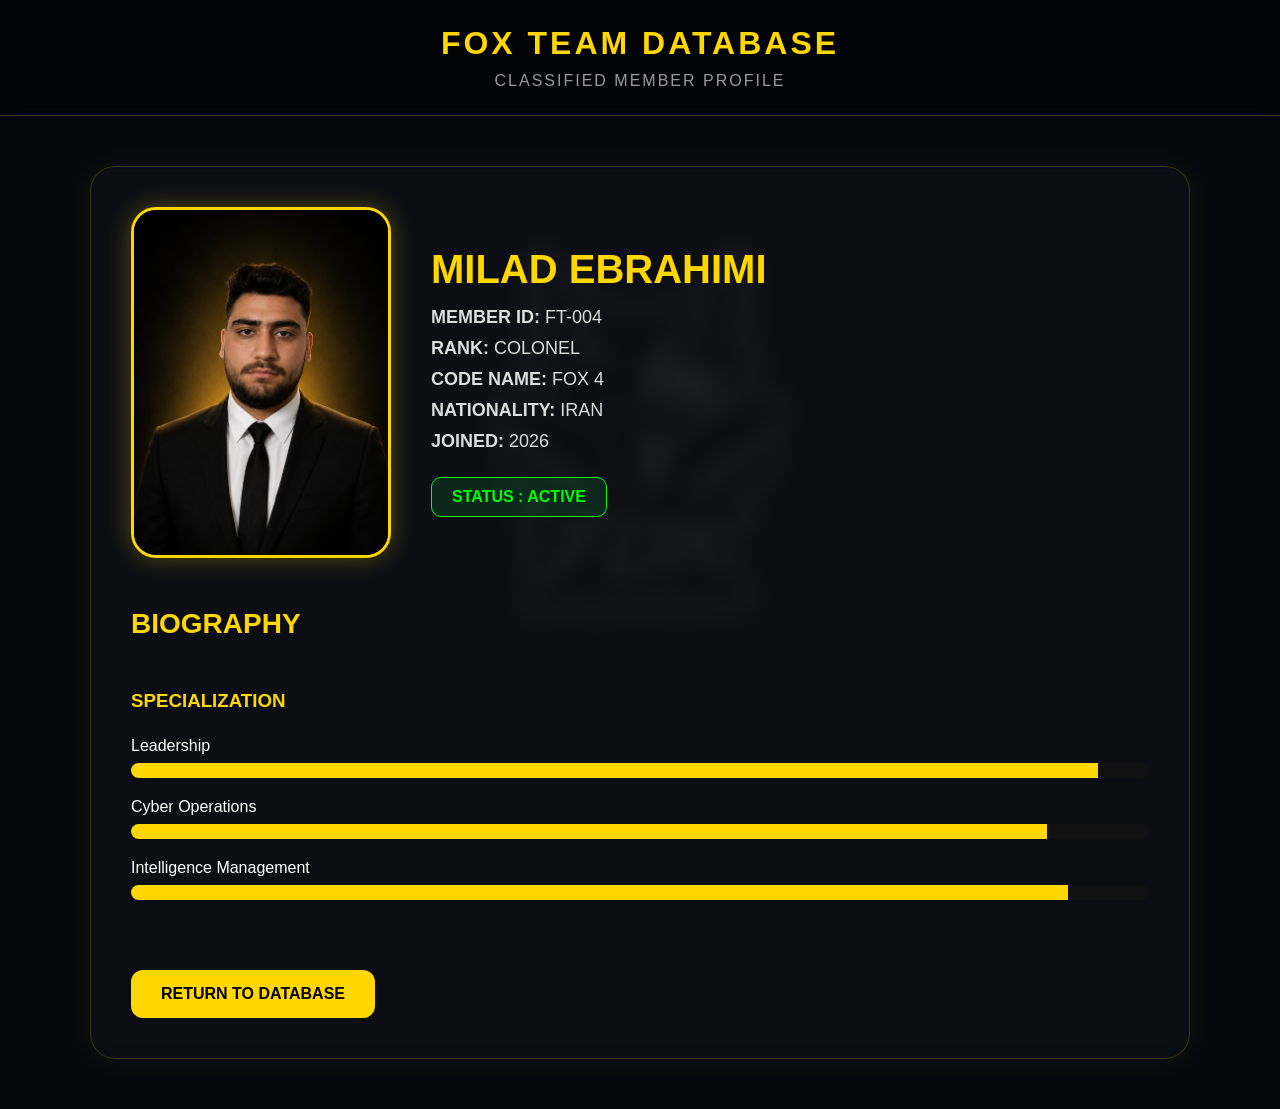
==== mahan.html @ dbf68144 "all in" ====
<!DOCTYPE html>
<html lang="en">

<head>
  <meta charset="UTF-8">
  <meta name="viewport" content="width=device-width, initial-scale=1.0">

  <title>MILAD PROFILE</title>

  <style>
    * {
      margin: 0;
      padding: 0;
      box-sizing: border-box;
      font-family: Arial;
    }

    body {
      background: #05070d;
      color: white;
      overflow-x: hidden;
    }

    /* BACKGROUND */

    .bg-logo {
      position: fixed;
      top: 50%;
      left: 50%;
      transform: translate(-50%, -50%);
      width: 700px;
      opacity: 0.06;
      z-index: -1;
    }

    /* HEADER */

    .header {
      width: 100%;
      padding: 25px;
      text-align: center;
      border-bottom: 1px solid rgba(255, 215, 0, 0.2);
      background: rgba(0, 0, 0, 0.4);
      backdrop-filter: blur(8px);
    }

    .header h1 {
      color: gold;
      font-size: 32px;
      letter-spacing: 3px;
    }

    .header p {
      margin-top: 10px;
      color: #999;
      letter-spacing: 2px;
    }

    /* PROFILE CARD */

    .profile-container {
      width: 90%;
      max-width: 1100px;
      margin: 50px auto;
      background: rgba(255, 255, 255, 0.03);
      border: 1px solid rgba(255, 215, 0, 0.2);
      border-radius: 25px;
      padding: 40px;
      backdrop-filter: blur(10px);
      box-shadow: 0 0 30px rgba(255, 215, 0, 0.08);
    }

    /* TOP */

    .top-section {
      display: flex;
      flex-wrap: wrap;
      gap: 40px;
      align-items: center;
    }

    /* IMAGE */

    .profile-image {
      width: 260px;
      border-radius: 25px;
      border: 3px solid gold;
      box-shadow: 0 0 25px rgba(255, 215, 0, 0.3);
    }

    /* INFO */

    .info h2 {
      font-size: 40px;
      color: gold;
      margin-bottom: 15px;
    }

    .info p {
      margin: 10px 0;
      font-size: 18px;
      color: #ddd;
    }

    /* STATUS */

    .status {
      margin-top: 15px;
      display: inline-block;
      padding: 10px 20px;
      background: rgba(0, 255, 100, 0.1);
      border: 1px solid lime;
      color: lime;
      border-radius: 10px;
      font-weight: bold;
    }

    /* BIO */

    .bio {
      margin-top: 50px;
    }

    .bio h3 {
      color: gold;
      margin-bottom: 20px;
      font-size: 28px;
    }

    .bio p {
      color: #ccc;
      line-height: 2;
      font-size: 17px;
    }

    /* SKILLS */

    .skills {
      margin-top: 50px;
    }

    .skills h3 {
      color: gold;
      margin-bottom: 25px;
    }

    .skill {
      margin-bottom: 20px;
    }

    .skill-name {
      margin-bottom: 8px;
    }

    .skill-bar {
      width: 100%;
      height: 15px;
      background: #111;
      border-radius: 20px;
      overflow: hidden;
    }

    .skill-fill {
      height: 100%;
      background: gold;
    }

    /* BUTTON */

    .back-btn {
      margin-top: 50px;
      display: inline-block;
      padding: 15px 30px;
      background: gold;
      color: black;
      text-decoration: none;
      border-radius: 12px;
      font-weight: bold;
      transition: 0.3s;
    }

    .back-btn:hover {
      transform: scale(1.05);
    }
  </style>

</head>

<body>

  <img src="member/logo.png" class="bg-logo">

  <div class="header">
    <h1>FOX TEAM DATABASE</h1>
    <p>CLASSIFIED MEMBER PROFILE</p>
  </div>

  <div class="profile-container">

    <div class="top-section">

      <img src="member/member1.png" class="profile-image">

      <div class="info">
        <h2>MILAD EBRAHIMI</h2>

        <p><strong>MEMBER ID:</strong> FT-004</p>
        <p><strong>RANK:</strong> COLONEL</p>
        <p><strong>CODE NAME:</strong> FOX 4</p>
        <p><strong>NATIONALITY:</strong> IRAN</p>
        <p><strong>JOINED:</strong> 2026</p>

        <div class="status">
          STATUS : ACTIVE
        </div>
      </div>

    </div>

    <div class="bio">
      <h3>BIOGRAPHY</h3>

    </div>

    <div class="skills">

      <h3>SPECIALIZATION</h3>

      <div class="skill">
        <div class="skill-name">Leadership</div>
        <div class="skill-bar">
          <div class="skill-fill" style="width:95%"></div>
        </div>
      </div>

      <div class="skill">
        <div class="skill-name">Cyber Operations</div>
        <div class="skill-bar">
          <div class="skill-fill" style="width:90%"></div>
        </div>
      </div>

      <div class="skill">
        <div class="skill-name">Intelligence Management</div>
        <div class="skill-bar">
          <div class="skill-fill" style="width:92%"></div>
        </div>
      </div>

    </div>

    <a href="index.html" class="back-btn">
      RETURN TO DATABASE
    </a>

  </div>

</body>

</html>
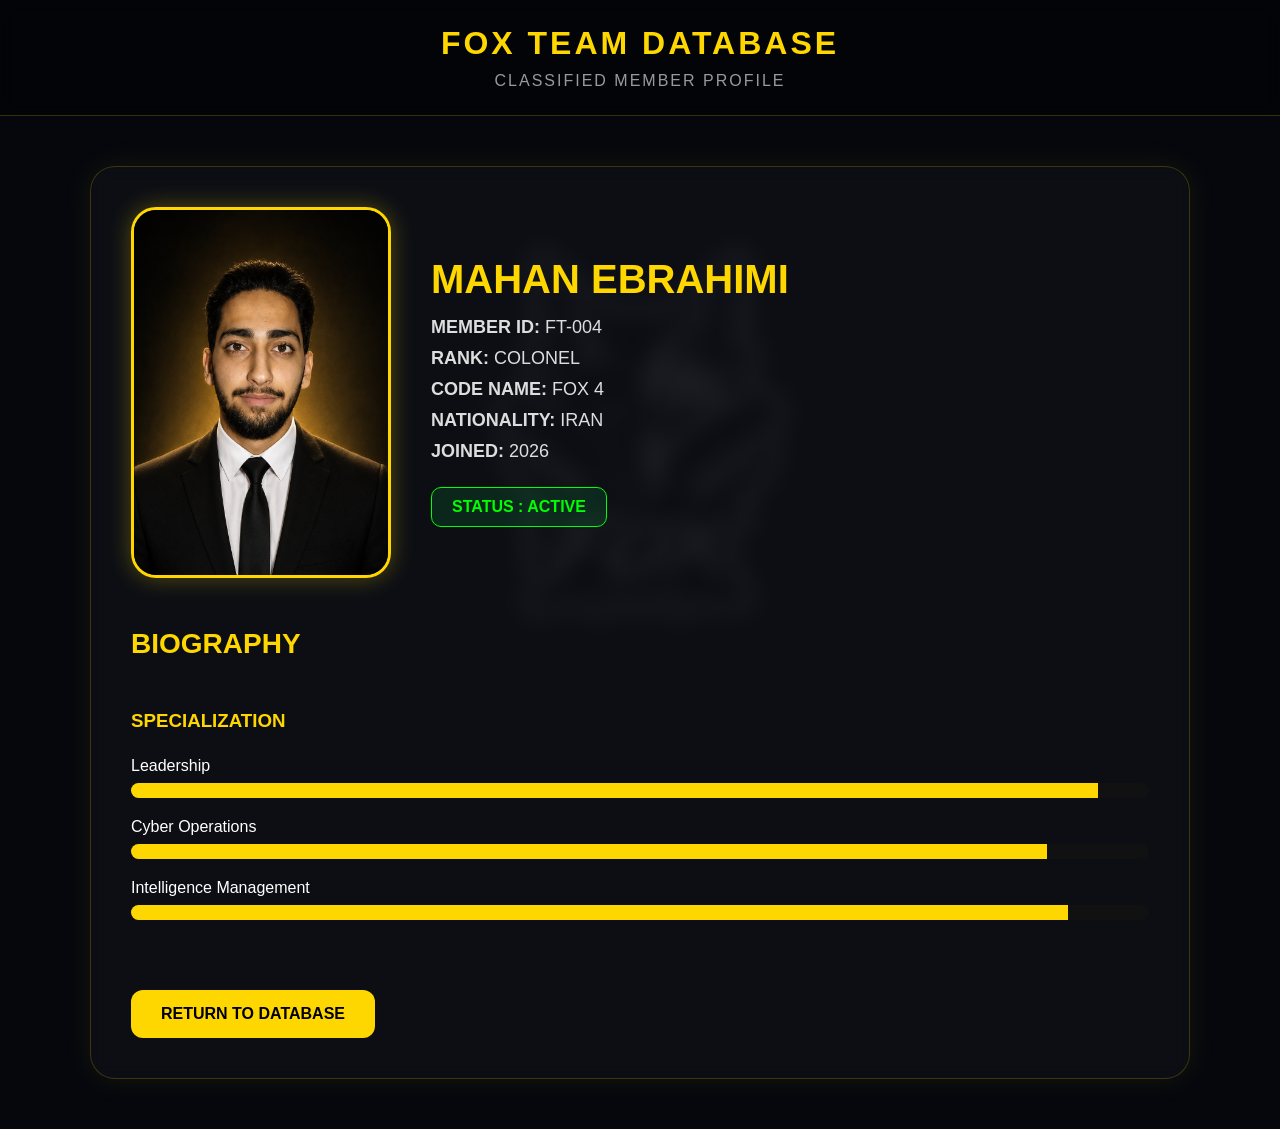
==== commit ecd7ce95: "MAHAN" ====
--- a/mahan.html
+++ b/mahan.html
@@ -199,10 +199,10 @@
 
     <div class="top-section">
 
-      <img src="member/member1.png" class="profile-image">
+      <img src="member/member4.png" class="profile-image">
 
       <div class="info">
-        <h2>MILAD EBRAHIMI</h2>
+        <h2>MAHAN EBRAHIMI</h2>
 
         <p><strong>MEMBER ID:</strong> FT-004</p>
         <p><strong>RANK:</strong> COLONEL</p>
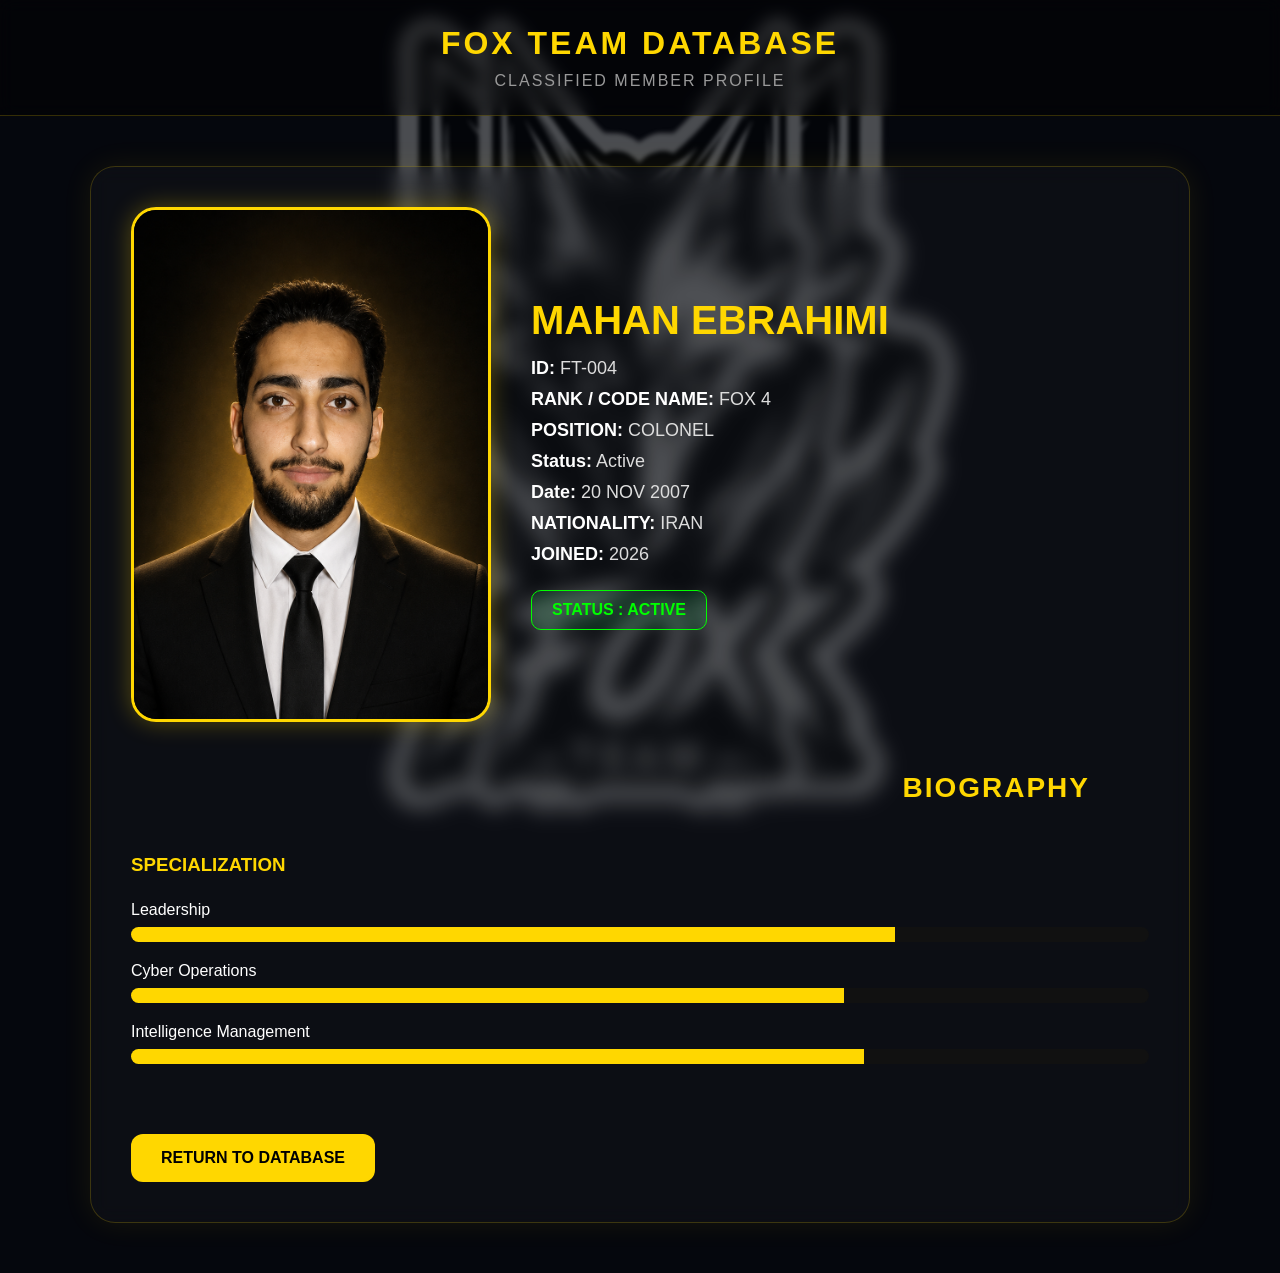
==== commit c1271dc0: "MAHAN" ====
--- a/mahan.html
+++ b/mahan.html
@@ -4,8 +4,12 @@
 <head>
   <meta charset="UTF-8">
   <meta name="viewport" content="width=device-width, initial-scale=1.0">
-
-  <title>MILAD PROFILE</title>
+  <link rel="stylesheet" href="style.css">
+  <title>MASIH PROFILE</title>
+  <link rel="preconnect" href="https://fonts.googleapis.com">
+  <link rel="preconnect" href="https://fonts.gstatic.com" crossorigin>
+
+  <link href="https://fonts.googleapis.com/css2?family=Vazirmatn:wght@300;400;700&display=swap" rel="stylesheet">
 
   <style>
     * {
@@ -25,12 +29,29 @@
 
     .bg-logo {
       position: fixed;
+
       top: 50%;
       left: 50%;
+
       transform: translate(-50%, -50%);
-      width: 700px;
-      opacity: 0.06;
-      z-index: -1;
+
+      width: 1000px;
+      height: 1000px;
+
+      background-image: url("member/logo.png");
+      background-repeat: no-repeat;
+      background-position: center;
+      background-size: cover;
+
+      opacity: 0.28;
+
+      filter: blur(2px);
+
+      z-index: 0;
+
+      pointer-events: none;
+
+      animation: logoFloat 8s ease-in-out infinite;
     }
 
     /* HEADER */
@@ -82,7 +103,7 @@
     /* IMAGE */
 
     .profile-image {
-      width: 260px;
+      width: 360px;
       border-radius: 25px;
       border: 3px solid gold;
       box-shadow: 0 0 25px rgba(255, 215, 0, 0.3);
@@ -204,11 +225,13 @@
       <div class="info">
         <h2>MAHAN EBRAHIMI</h2>
 
-        <p><strong>MEMBER ID:</strong> FT-004</p>
-        <p><strong>RANK:</strong> COLONEL</p>
-        <p><strong>CODE NAME:</strong> FOX 4</p>
-        <p><strong>NATIONALITY:</strong> IRAN</p>
-        <p><strong>JOINED:</strong> 2026</p>
+        <p><span>ID:</span> FT-004</p>
+        <p><span>RANK / CODE NAME:</span> FOX 4</p>
+        <p><span>POSITION:</span> COLONEL</p>
+        <p><span>Status:</span> Active</p>
+        <p><span>Date:</span> 20 NOV 2007</p>
+        <p><span>NATIONALITY:</span> IRAN</p>
+        <p><span>JOINED:</span> 2026</p>
 
         <div class="status">
           STATUS : ACTIVE
@@ -216,6 +239,7 @@
       </div>
 
     </div>
+
 
     <div class="bio">
       <h3>BIOGRAPHY</h3>
@@ -229,21 +253,21 @@
       <div class="skill">
         <div class="skill-name">Leadership</div>
         <div class="skill-bar">
-          <div class="skill-fill" style="width:95%"></div>
+          <div class="skill-fill" style="width:75%"></div>
         </div>
       </div>
 
       <div class="skill">
         <div class="skill-name">Cyber Operations</div>
         <div class="skill-bar">
-          <div class="skill-fill" style="width:90%"></div>
+          <div class="skill-fill" style="width:70%"></div>
         </div>
       </div>
 
       <div class="skill">
         <div class="skill-name">Intelligence Management</div>
         <div class="skill-bar">
-          <div class="skill-fill" style="width:92%"></div>
+          <div class="skill-fill" style="width:72%"></div>
         </div>
       </div>
 
--- a/style.css
+++ b/style.css
@@ -0,0 +1,396 @@
+/* ========================= */
+/* FOX TEAM - style.css */
+/* ========================= */
+
+* {
+  margin: 0;
+  padding: 0;
+  box-sizing: border-box;
+}
+
+body {
+  font-family: 'Vazirmatn', sans-serif;
+  background: #0b0b0b;
+  color: white;
+  font-family: Arial;
+}
+
+/* LOGIN */
+
+.login-container {
+  width: 100%;
+  height: 100vh;
+
+  display: flex;
+  flex-direction: column;
+  justify-content: center;
+  align-items: center;
+
+  padding: 20px;
+}
+
+.logo-area {
+  text-align: center;
+  margin-bottom: 15px;
+  width: 100%;
+
+  filter: drop-shadow(0 0 10px #ffd700);
+
+  animation: glow 2s infinate ease-in-out;
+
+  @keyframes glow {
+    0% {
+      transform: scale(1);
+      filter: drop-shadow(0 0 5px #ffd700);
+
+    }
+
+    50% {
+      transform: scale(1.05);
+      filter: drop-shadow(0 0 20px #ffd700);
+    }
+
+    100% {
+      transform: scale(1);
+      filter: drop-shadow(0 0 5px #ffd700);
+    }
+  }
+
+}
+
+.logo-area img {
+  width: 700px;
+  display: block;
+  margin: 0 auto;
+}
+
+.logo-area h1 {
+  color: #d4af37;
+  letter-spacing: 4px;
+}
+
+.logo-area p {
+  color: #999;
+  margin-top: 10px;
+}
+
+.login-card {
+  width: 320px;
+
+  background: #111;
+  border: 1px solid #d4af37;
+
+  border-radius: 12px;
+
+  padding: 30px;
+}
+
+.login-card h2 {
+  text-align: center;
+  margin-bottom: 25px;
+  color: #d4af37;
+}
+
+.login-card input {
+  width: 100%;
+  padding: 14px;
+
+  background: #1a1a1a;
+  border: none;
+  outline: none;
+
+  color: white;
+
+  border-radius: 8px;
+
+  margin-bottom: 20px;
+}
+
+.login-card button {
+  width: 100%;
+  padding: 14px;
+
+  border: none;
+  border-radius: 8px;
+
+  background: #d4af37;
+  color: black;
+
+  font-weight: bold;
+  cursor: pointer;
+}
+
+#errorText {
+  color: red;
+  text-align: center;
+  margin-top: 15px;
+}
+
+/* PANEL */
+
+.hidden {
+  display: none;
+}
+
+.panel-container {
+  padding: 30px;
+
+  position: relative;
+  overflow: hidden;
+}
+
+.top-bar {
+  display: flex;
+  justify-content: space-between;
+  align-items: center;
+
+  margin-bottom: 30px;
+
+  position: fixed;
+  top: 20px;
+  left: 50%;
+  transform: translateX(-50%);
+
+  width: 320px;
+  padding: 15px 25px;
+
+  background: rgba(0, 0, 0, 0.55);
+  border: 2px solid rgba(255, 255, 255, 0.15);
+  border-radius: 20px;
+
+  backdrop-filter: blur(12px);
+  -webkit-backdrop-filter: blur(12px);
+
+  box-shadow: 0 0 25px rgba(0, 0, 0, 0.45);
+
+  z-index: 9999;
+
+  text-align: center;
+
+  #clock {
+    font-size: 42px;
+    font-weight: bold;
+    color: white;
+    letter-spacing: 3px;
+  }
+
+  #date {
+    margin-top: 8px;
+
+    font-size: 16px;
+    color: rgba(255, 255, 255, 0.8);
+
+    letter-spacing: 1px;
+  }
+}
+
+.top-bar h2 {
+  color: #d4af37;
+}
+
+.logout-btn {
+  background: #d4af37;
+  border: none;
+
+  padding: 10px 20px;
+  border-radius: 8px;
+
+  cursor: pointer;
+  font-weight: bold;
+}
+
+/* MEMBERS */
+
+.members-grid {
+  display: grid;
+
+  grid-template-columns:
+    repeat(auto-fit, minmax(250px, 1fr));
+
+  gap: 25px;
+}
+
+.member-card {
+  background: #111;
+
+  border: 1px solid #333;
+  border-radius: 14px;
+
+  padding: 20px;
+  text-align: center;
+
+  transition: 0.3s;
+}
+
+.member-card:hover {
+  border-color: #d4af37;
+  transform: translateY(-5px);
+}
+
+.member-card img {
+  width: 200px;
+  height: 200px;
+
+  border-radius: 25%;
+  object-fit: cover;
+
+  margin-bottom: 15px;
+
+  border: 2px solid #d4af37;
+}
+
+.member-card h3 {
+  color: #d4af37;
+  margin-bottom: 15px;
+}
+
+.info p {
+  margin: 8px 0;
+  color: #ccc;
+}
+
+.info span {
+  color: white;
+  font-weight: bold;
+}
+
+.panel-bg-logo {
+  position: fixed;
+
+  top: 50%;
+  left: 50%;
+
+  transform: translate(-50%, -50%);
+
+  width: 1000px;
+  height: 1000px;
+
+  background-image: url("member/logo.png");
+  background-repeat: no-repeat;
+  background-position: center;
+  background-size: cover;
+
+  opacity: 0.28;
+
+  filter: blur(2px);
+
+  z-index: 0;
+
+  pointer-events: none;
+
+  animation: logoFloat 8s ease-in-out infinite;
+}
+
+.top-bar,
+.members-grid {
+  position: relative;
+  z-index: 2;
+}
+
+@keyframes lpgoFloat {
+  0% {
+    transform: translate(-50%, -50%) scale(1);
+  }
+
+  50% {
+    transform: translate(-50%, -50%) scale(1.03);
+  }
+
+  100% {
+    transform: translate(-50%, -50%) scale(1);
+  }
+}
+
+.panel-container {
+  position: relative;
+  overflow: hidden;
+
+  background:
+    radial-gradient(circle at center,
+      rgba(212, 175, 55, 0.06) 0%,
+      rgba(0, 0, 0, 0.95) 70%);
+
+  min-height: 100vh;
+}
+
+.member-card * {
+  background: rgba(15, 15, 15, 0.55);
+
+  pointer-events: none;
+
+  backdrop-filter: blur(5px);
+
+  border: 1px solid rgba(212, 175, 55, 0, 25);
+
+  box-shadow:
+    0 0 25px rgba(0, 0, 0, 0.6);
+}
+
+.date-time {
+  color: #d4af37;
+
+  display: flex;
+  flex-direction: column;
+
+  gap: 5px;
+
+  font-size: 18px;
+  font-weight: bold;
+
+  text-shadow: 0 0 10px rgba(212, 175, 55, 0, 5);
+}
+
+#clock {
+  font-size: 28px;
+  letter-spacing: 2px;
+}
+
+#date {
+  font-size: 16px;
+  color: #ccc;
+}
+
+.bio {
+  max-width: 900px;
+  margin: auto;
+  direction: rtl;
+  text-align: right;
+}
+
+.bio h3 {
+  color: gold;
+  font-size: 38px;
+  margin-bottom: 30px;
+  letter-spacing: 2px;
+}
+
+.bio h4 {
+  color: #f5c542;
+  margin-top: 35px;
+  margin-bottom: 15px;
+  font-size: 24px;
+  font-weight: 700;
+  border-right: 4px solid gold;
+  padding-right: 10px;
+}
+
+.bio p {
+  line-height: 2.4;
+  font-weight: 400;
+  margin-bottom: 18px;
+  color: #ddd;
+  font-size: 18px;
+  letter-spacing: 0.3px;
+}
+
+.bio ul {
+  padding-right: 25px;
+  margin-bottom: 25px;
+}
+
+.bio li {
+  margin-bottom: 12px;
+  line-height: 2.2;
+  color: #ccc;
+  font-size: 17px;
+}
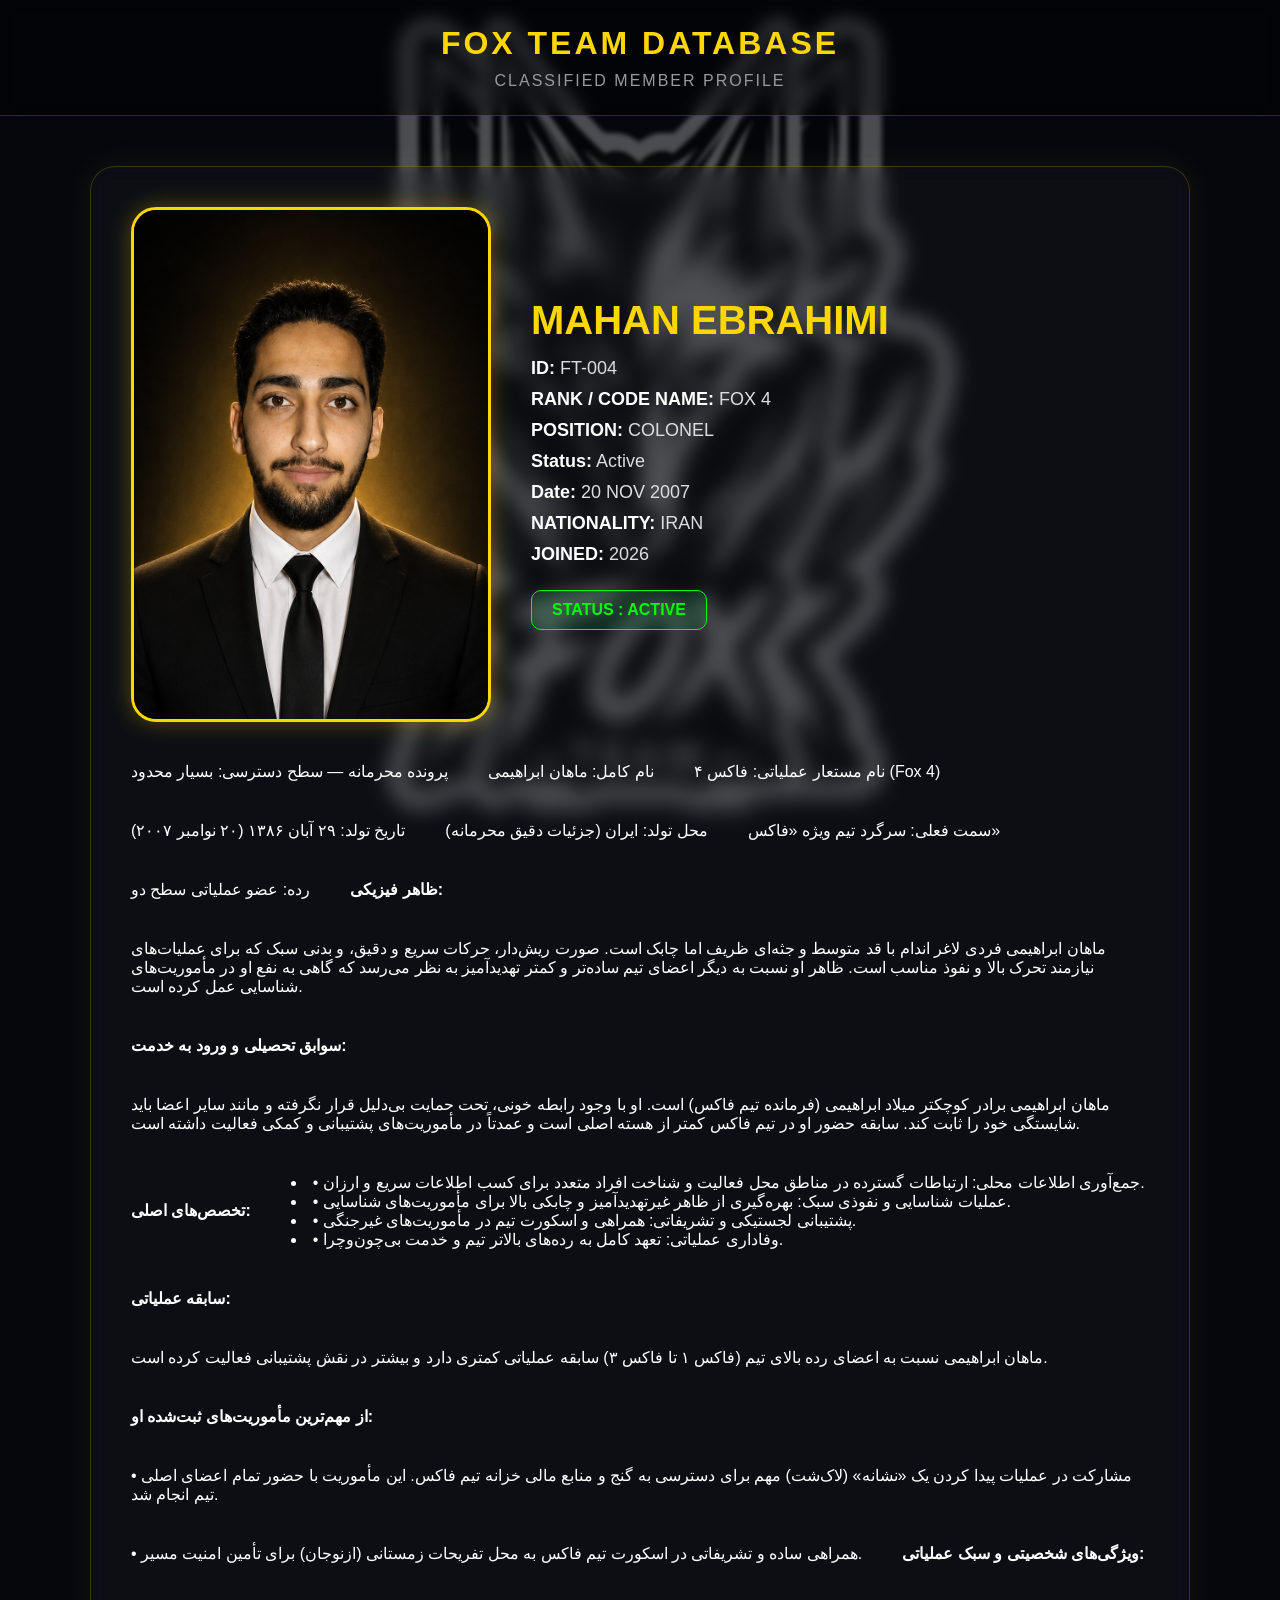
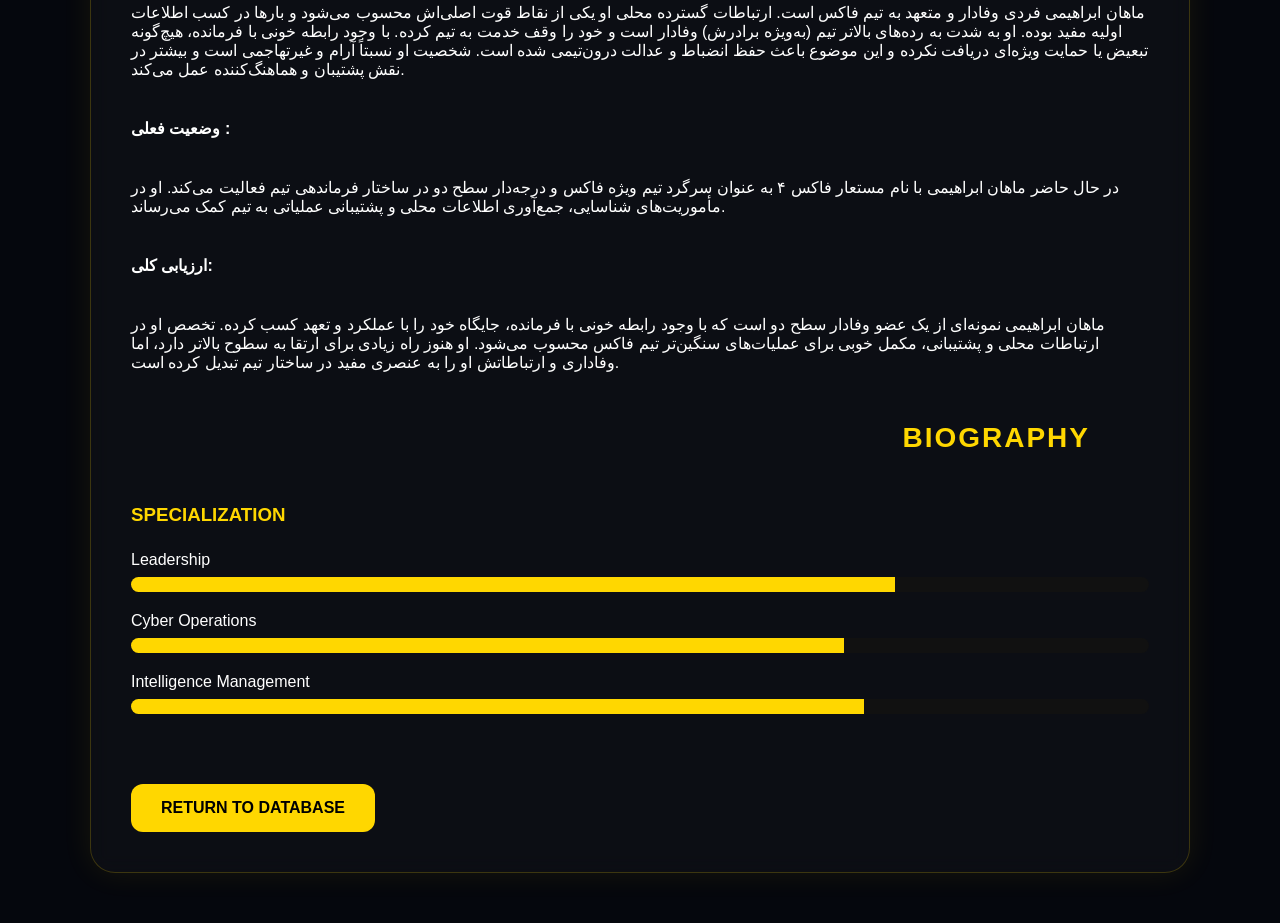
==== commit a63e0c35: "maham finish" ====
--- a/mahan.html
+++ b/mahan.html
@@ -238,6 +238,115 @@
         </div>
       </div>
 
+
+      <p>پرونده محرمانه — سطح دسترسی: بسیار محدود</p>
+
+      <p>نام کامل: ماهان ابراهیمی</p>
+
+      <p>
+        نام مستعار عملیاتی: فاکس ۴
+        (Fox 4)
+      </p>
+
+      <p> تاریخ تولد: ۲۹ آبان ۱۳۸۶ (۲۰ نوامبر ۲۰۰۷)
+      </p>
+
+      <p>محل تولد: ایران (جزئیات دقیق محرمانه)
+      </p>
+
+      <p>سمت فعلی: سرگرد تیم ویژه «فاکس» </p>
+
+      <p>رده: عضو عملیاتی سطح دو</p>
+
+      <h4>ظاهر فیزیکی:</h4>
+
+      <p>
+        ماهان ابراهیمی فردی لاغر اندام با قد متوسط و جثه‌ای ظریف اما چابک است. صورت ریش‌دار، حرکات سریع و دقیق، و بدنی
+        سبک که برای عملیات‌های نیازمند تحرک بالا و نفوذ مناسب است. ظاهر او نسبت به دیگر اعضای تیم ساده‌تر و کمتر
+        تهدیدآمیز به نظر می‌رسد که گاهی به نفع او در مأموریت‌های شناسایی عمل کرده است.
+      </p>
+
+      <h4>سوابق تحصیلی و ورود به خدمت:</h4>
+
+      <p>
+        ماهان ابراهیمی برادر کوچکتر میلاد ابراهیمی (فرمانده تیم فاکس) است. او با وجود رابطه خونی، تحت حمایت بی‌دلیل قرار
+        نگرفته و مانند سایر اعضا باید شایستگی خود را ثابت کند. سابقه حضور او در تیم فاکس کمتر از هسته اصلی است و عمدتاً
+        در مأموریت‌های پشتیبانی و کمکی فعالیت داشته است.
+      </p>
+
+      <h4>تخصص‌های اصلی:</h4>
+      <lu>
+
+        <li>
+          • جمع‌آوری اطلاعات محلی: ارتباطات گسترده در مناطق محل فعالیت و شناخت افراد متعدد برای کسب اطلاعات سریع و
+          ارزان.
+        </li>
+
+        <li>
+          • عملیات شناسایی و نفوذی سبک: بهره‌گیری از ظاهر غیرتهدیدآمیز و چابکی بالا برای مأموریت‌های شناسایی.
+        </li>
+
+        <li>
+          • پشتیبانی لجستیکی و تشریفاتی: همراهی و اسکورت تیم در مأموریت‌های غیرجنگی.
+        </li>
+
+        <li>
+          • وفاداری عملیاتی: تعهد کامل به رده‌های بالاتر تیم و خدمت بی‌چون‌وچرا.
+        </li>
+
+      </lu>
+      <h4>سابقه عملیاتی:</h4>
+
+      <p>
+        ماهان ابراهیمی نسبت به اعضای رده بالای تیم (فاکس ۱ تا فاکس ۳) سابقه عملیاتی کمتری دارد و بیشتر در نقش پشتیبانی
+        فعالیت کرده است.
+      </p>
+
+      <h4>
+        از مهم‌ترین مأموریت‌های ثبت‌شده او:
+      </h4>
+
+      <p>
+        • مشارکت در عملیات پیدا کردن یک «نشانه» (لاک‌شت) مهم برای دسترسی به گنج و منابع مالی خزانه تیم فاکس. این
+        مأموریت با حضور تمام اعضای اصلی تیم انجام شد.
+      </p>
+
+      <p>
+        • همراهی ساده و تشریفاتی در اسکورت تیم فاکس به محل تفریحات زمستانی (ازنوجان) برای تأمین امنیت مسیر.
+      </p>
+
+      <h4>ویژگی‌های شخصیتی و سبک عملیاتی:</h4>
+
+      <p>
+        ماهان ابراهیمی فردی وفادار و متعهد به تیم فاکس است. ارتباطات گسترده محلی او یکی از نقاط قوت اصلی‌اش محسوب
+        می‌شود و بارها در کسب اطلاعات اولیه مفید بوده. او به شدت به رده‌های بالاتر تیم (به‌ویژه برادرش) وفادار است و
+        خود را وقف خدمت به تیم کرده.
+        با وجود رابطه خونی با فرمانده، هیچ‌گونه تبعیض یا حمایت ویژه‌ای دریافت نکرده و این موضوع باعث حفظ انضباط و
+        عدالت درون‌تیمی شده است. شخصیت او نسبتاً آرام و غیرتهاجمی است و بیشتر در نقش پشتیبان و هماهنگ‌کننده عمل
+        می‌کند.
+      </p>
+
+      <h4>
+        وضعیت فعلی :
+      </h4>
+
+      <p>
+        در حال حاضر ماهان ابراهیمی با نام مستعار فاکس ۴ به عنوان سرگرد تیم ویژه فاکس و درجه‌دار سطح دو در ساختار
+        فرماندهی تیم فعالیت می‌کند. او در مأموریت‌های شناسایی، جمع‌آوری اطلاعات محلی و پشتیبانی عملیاتی به تیم کمک
+        می‌رساند.
+      </p>
+
+      <h4>
+        ارزیابی کلی:</h4>
+
+      <p>
+
+        ماهان ابراهیمی نمونه‌ای از یک عضو وفادار سطح دو است که با وجود رابطه خونی با فرمانده، جایگاه خود را با عملکرد
+        و تعهد کسب کرده. تخصص او در ارتباطات محلی و پشتیبانی، مکمل خوبی برای عملیات‌های سنگین‌تر تیم فاکس محسوب
+        می‌شود. او هنوز راه زیادی برای ارتقا به سطوح بالاتر دارد، اما وفاداری و ارتباطاتش او را به عنصری مفید در
+        ساختار تیم تبدیل کرده است.
+      </p>
+
     </div>
 
 
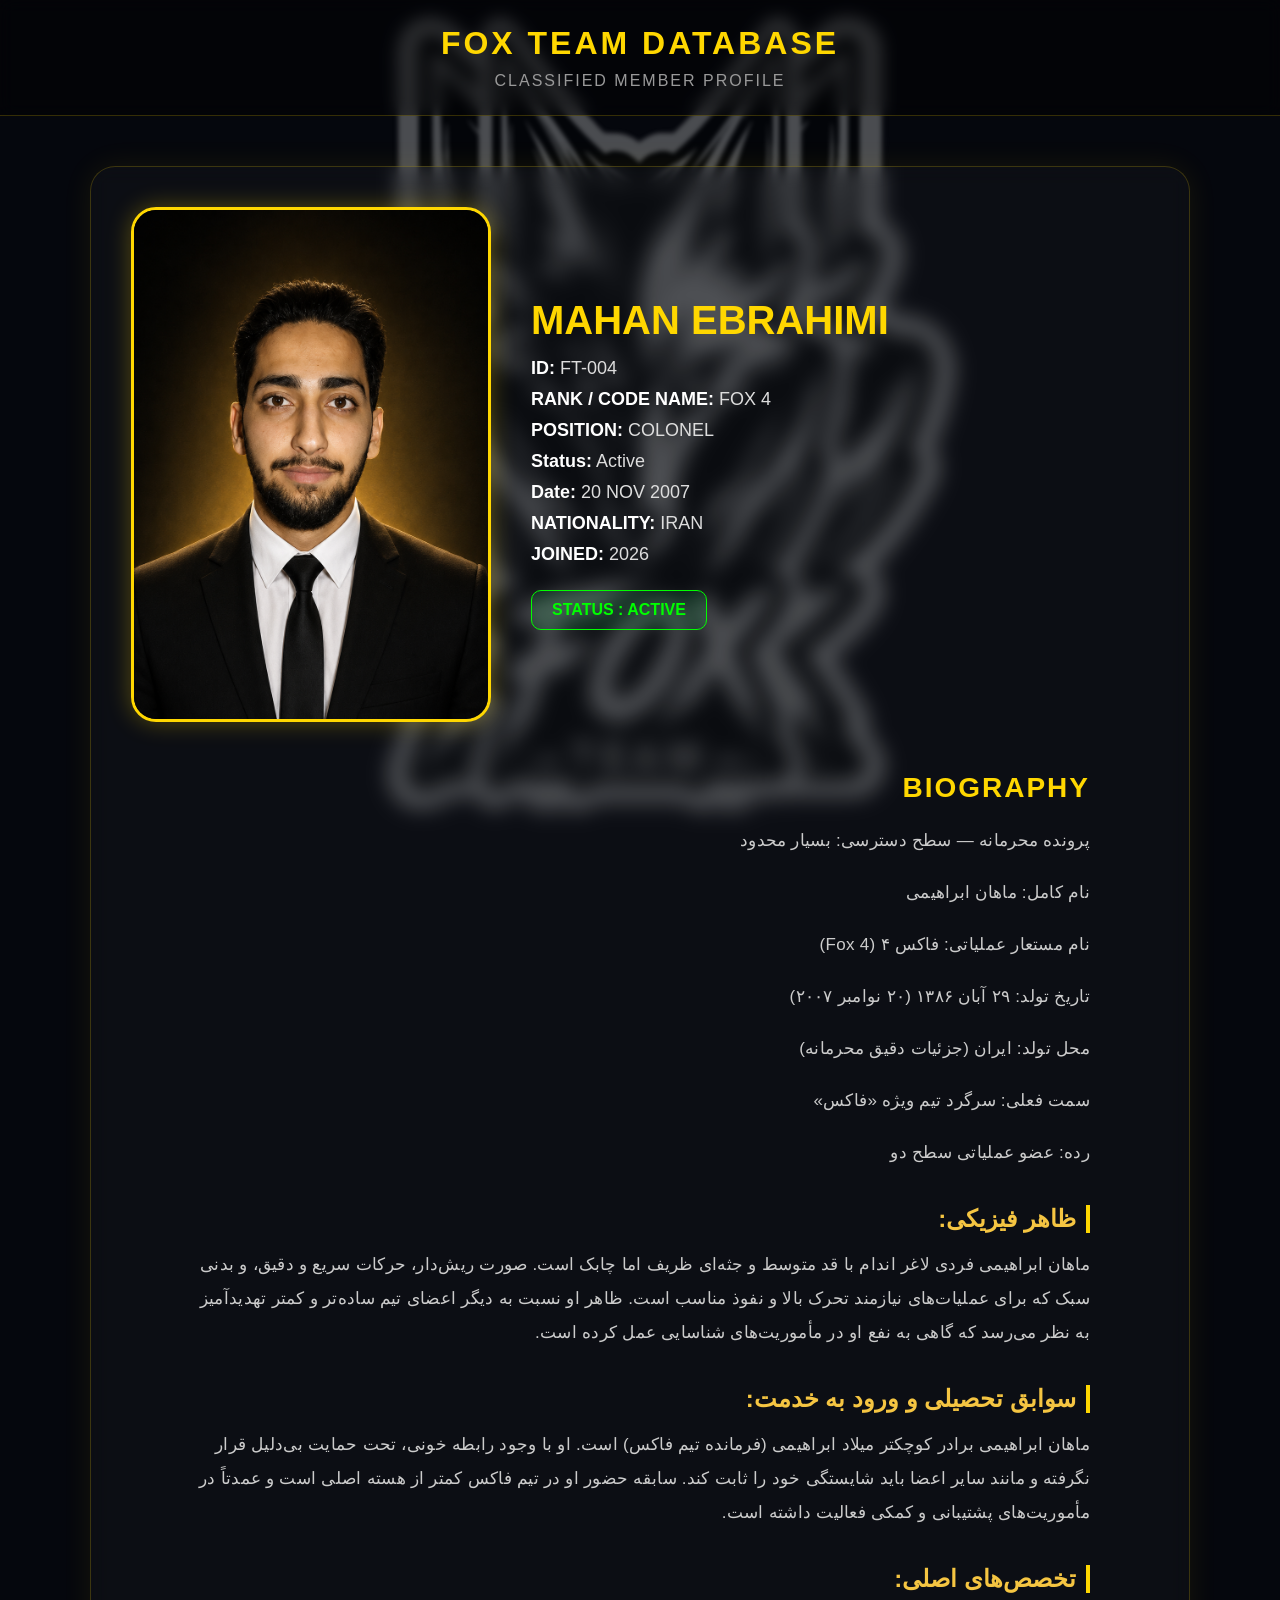
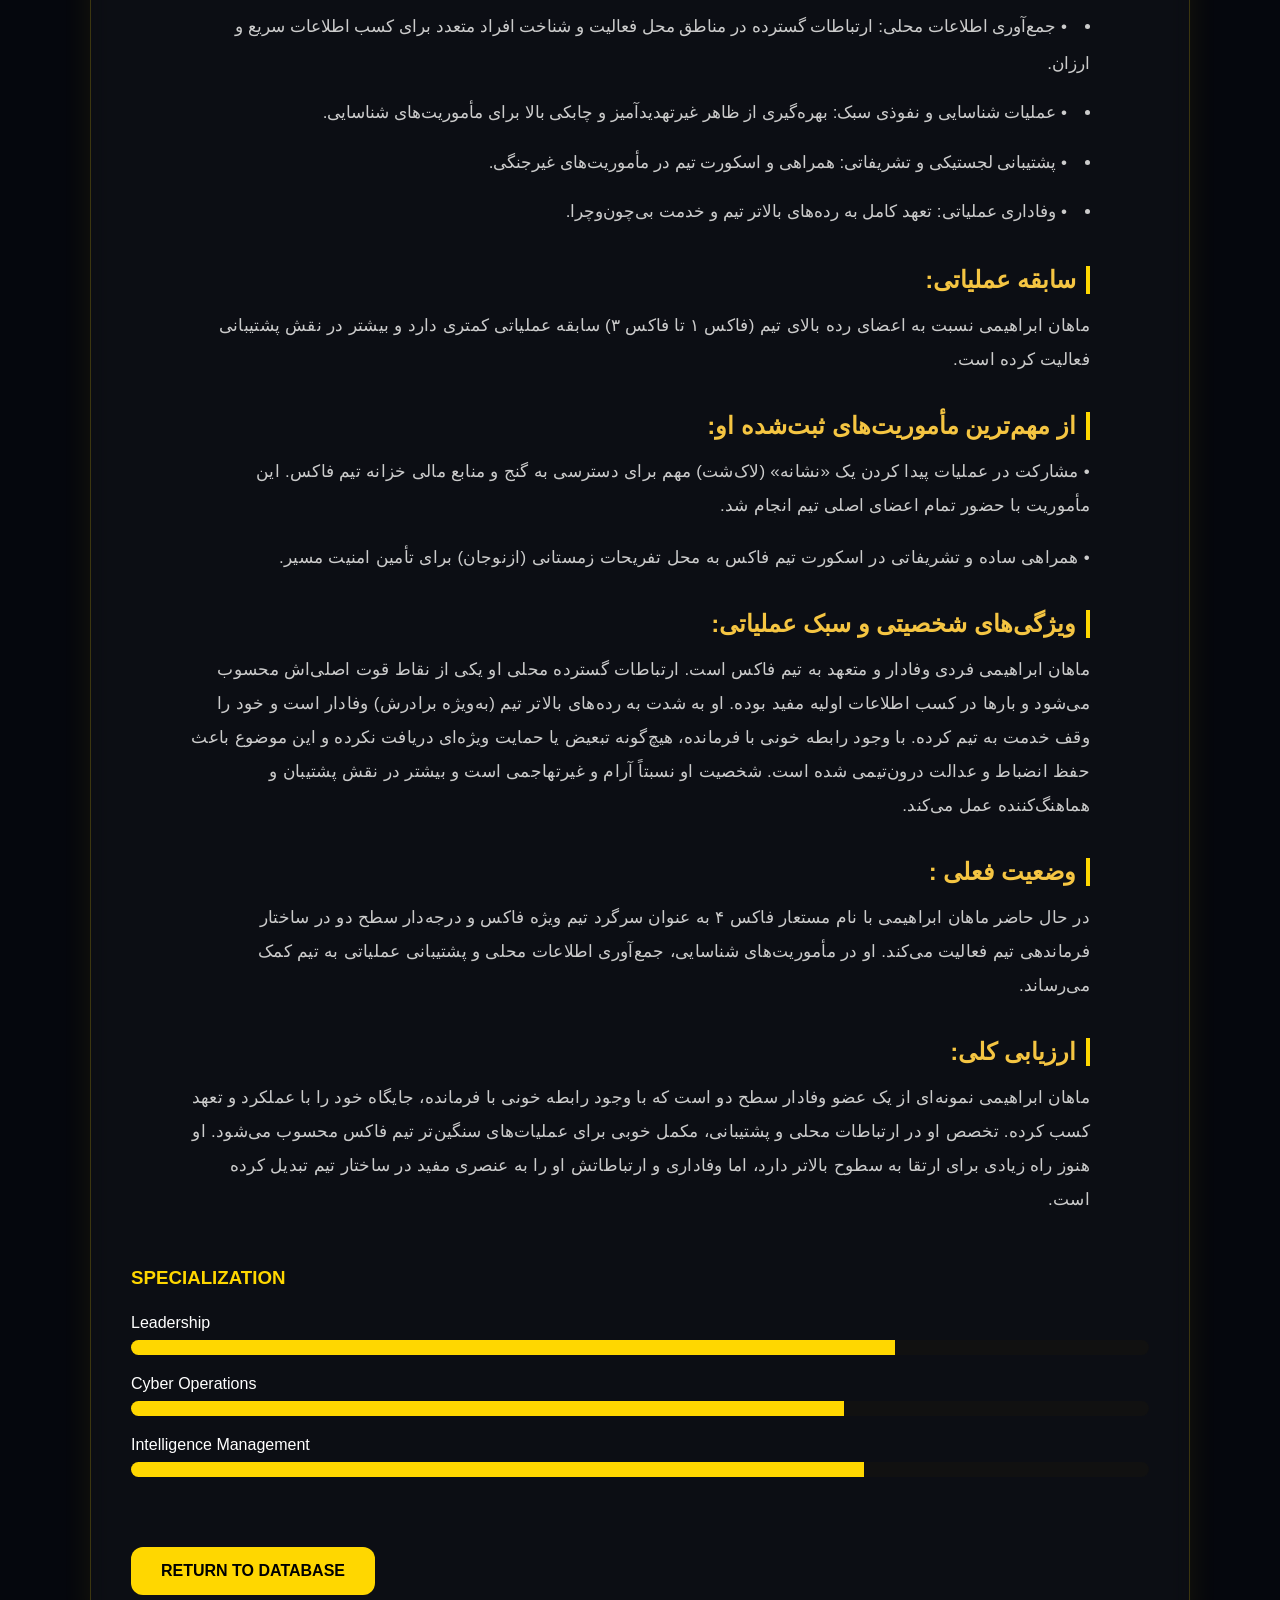
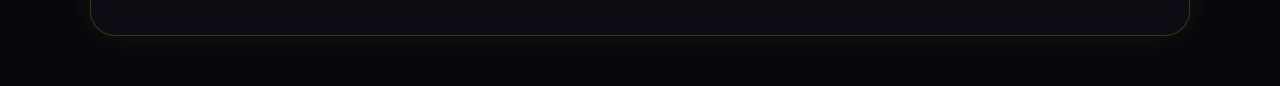
==== commit 209c5f27: "mahan edit" ====
--- a/mahan.html
+++ b/mahan.html
@@ -238,6 +238,11 @@
         </div>
       </div>
 
+    </div>
+
+
+    <div class="bio">
+      <h3>BIOGRAPHY</h3>
 
       <p>پرونده محرمانه — سطح دسترسی: بسیار محدود</p>
 
@@ -347,11 +352,6 @@
         ساختار تیم تبدیل کرده است.
       </p>
 
-    </div>
-
-
-    <div class="bio">
-      <h3>BIOGRAPHY</h3>
 
     </div>
 
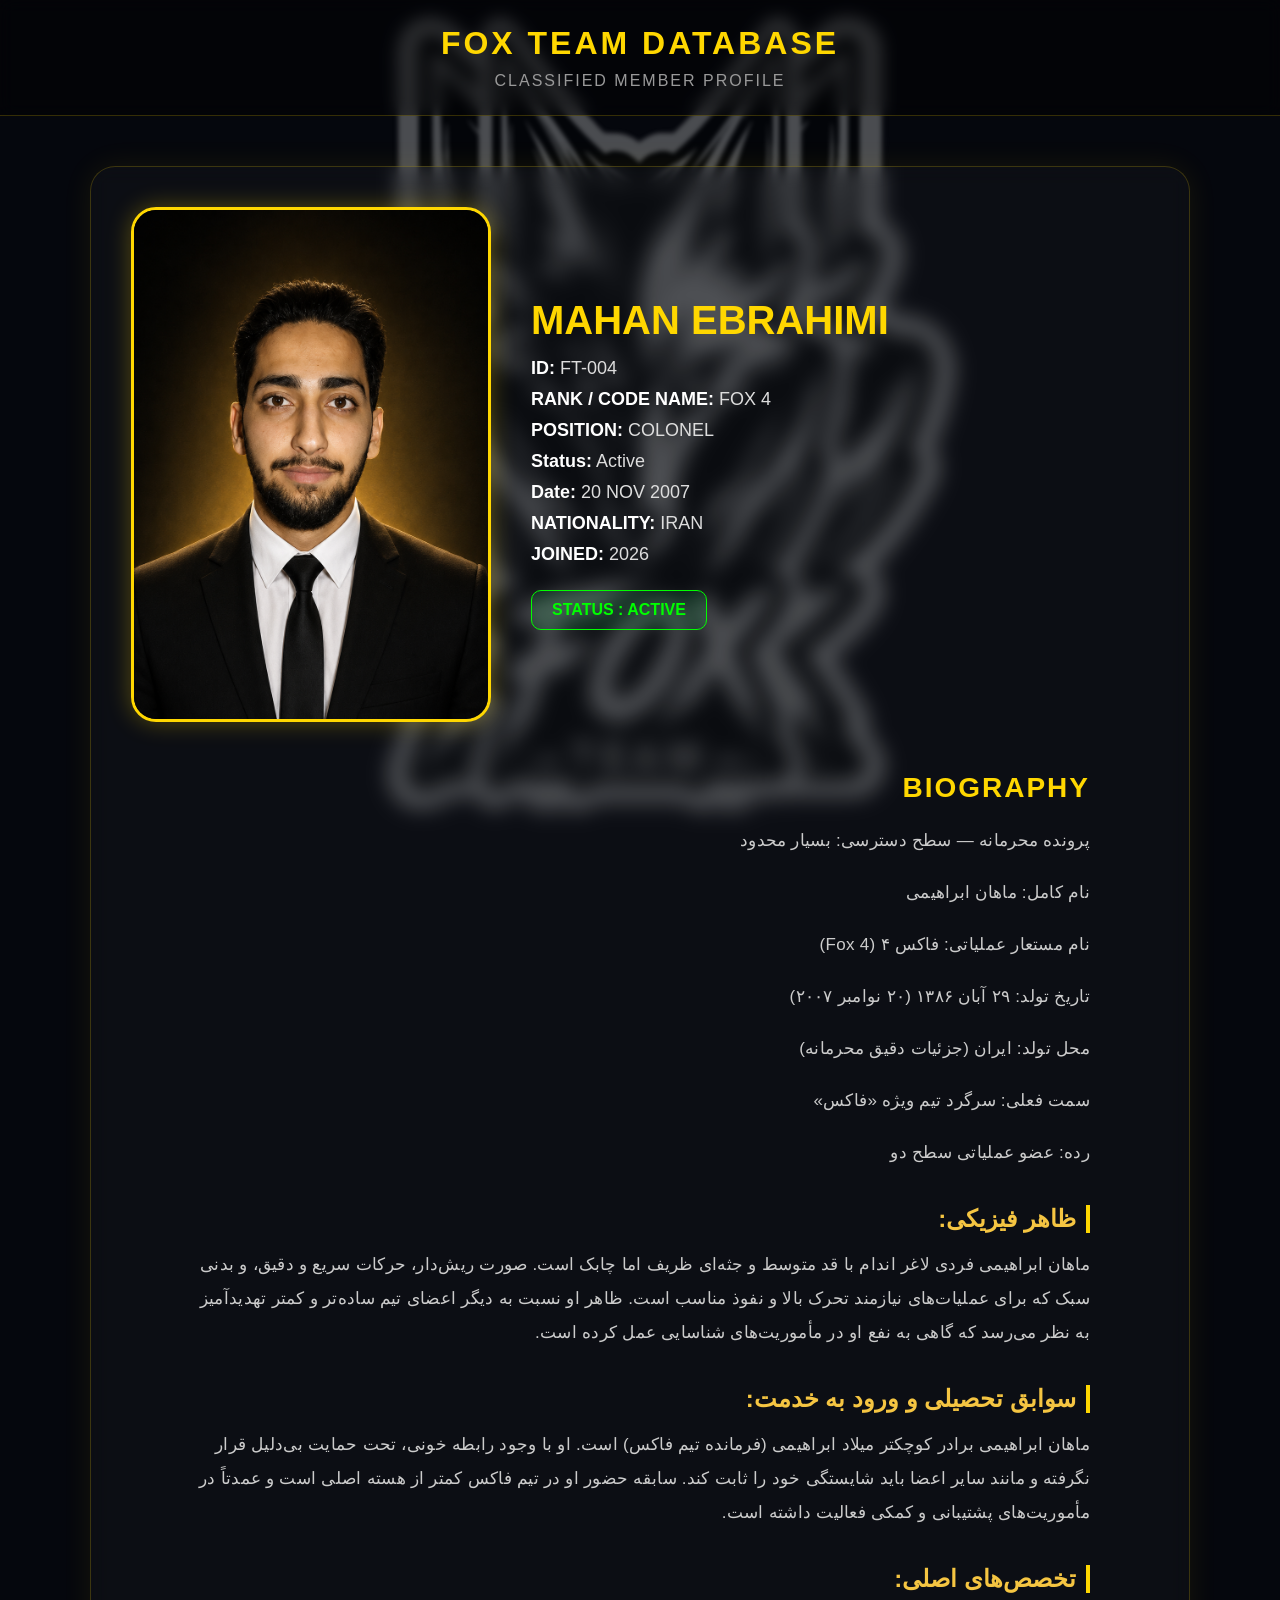
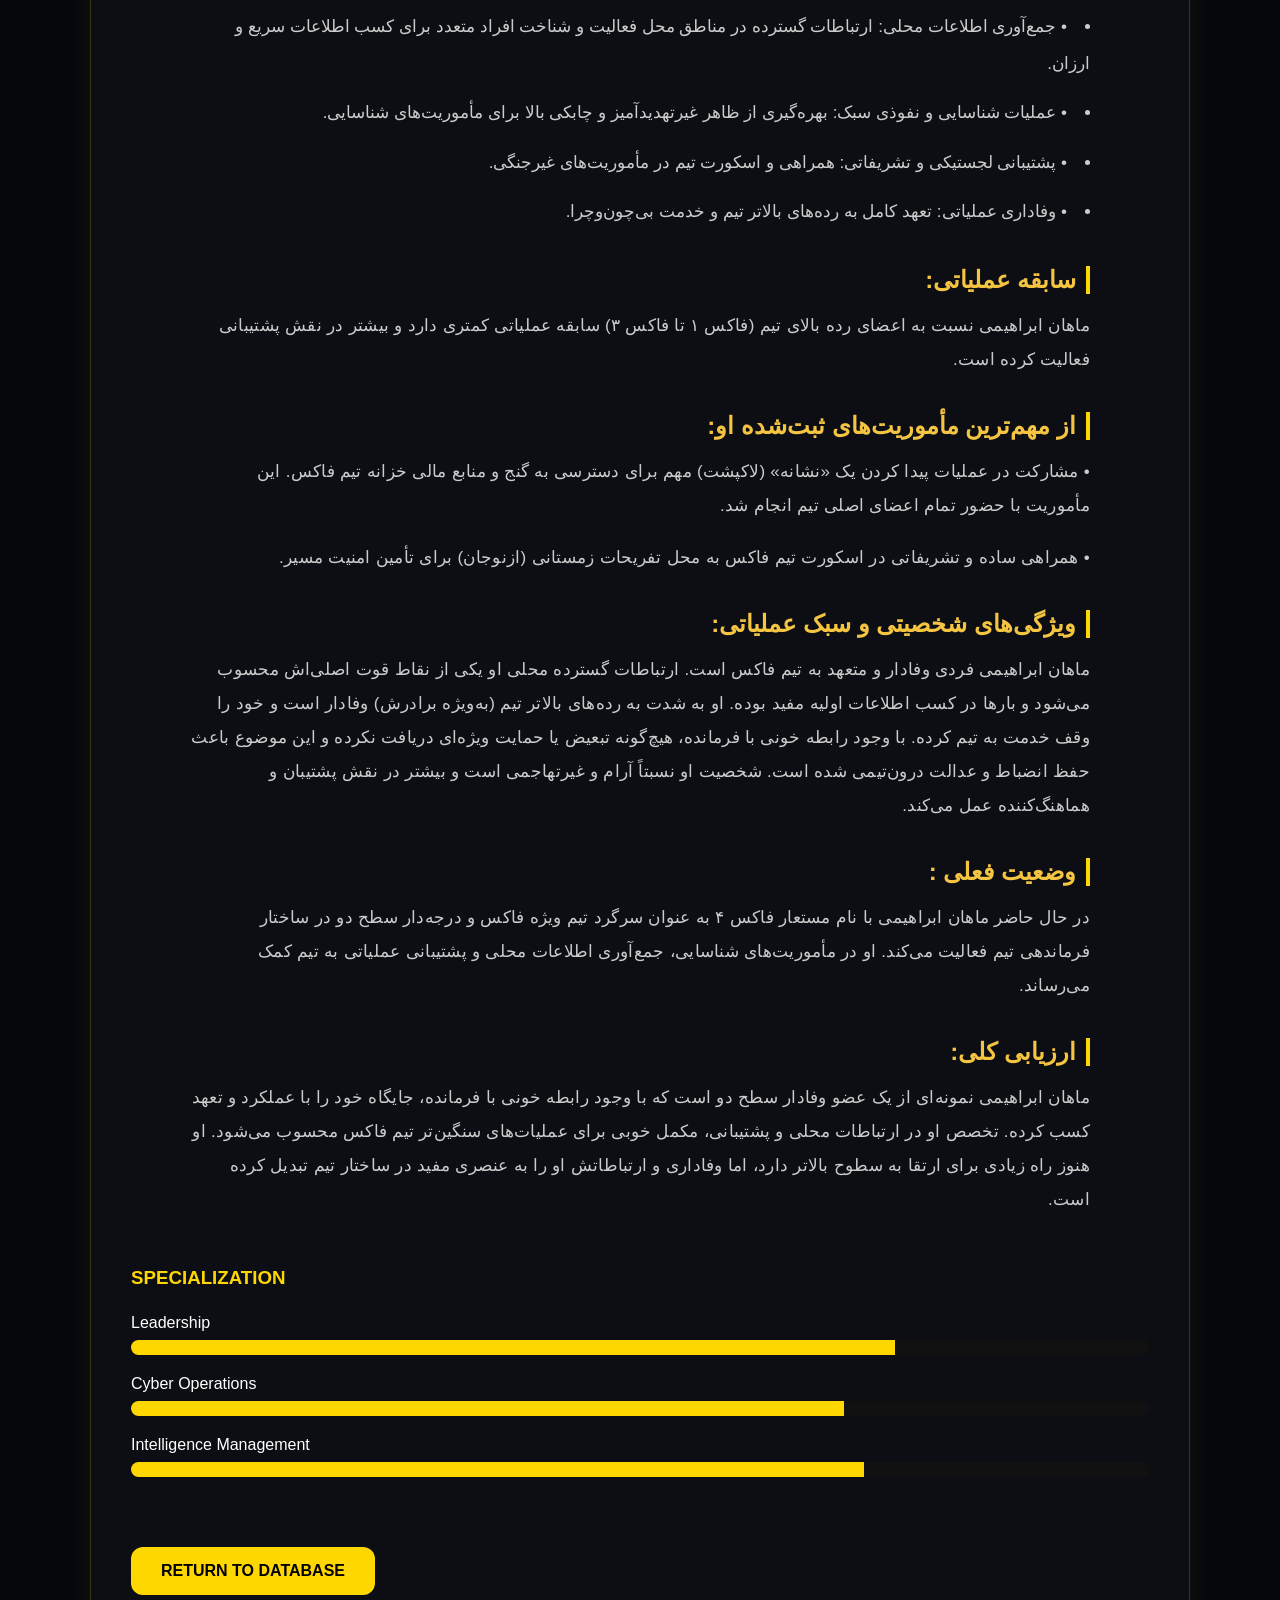
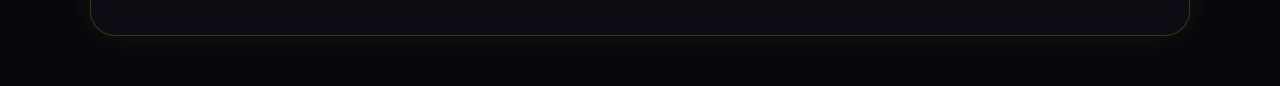
==== commit 7a409830: "turtule" ====
--- a/mahan.html
+++ b/mahan.html
@@ -312,7 +312,7 @@
       </h4>
 
       <p>
-        • مشارکت در عملیات پیدا کردن یک «نشانه» (لاک‌شت) مهم برای دسترسی به گنج و منابع مالی خزانه تیم فاکس. این
+        • مشارکت در عملیات پیدا کردن یک «نشانه» (لاکپشت) مهم برای دسترسی به گنج و منابع مالی خزانه تیم فاکس. این
         مأموریت با حضور تمام اعضای اصلی تیم انجام شد.
       </p>
 
